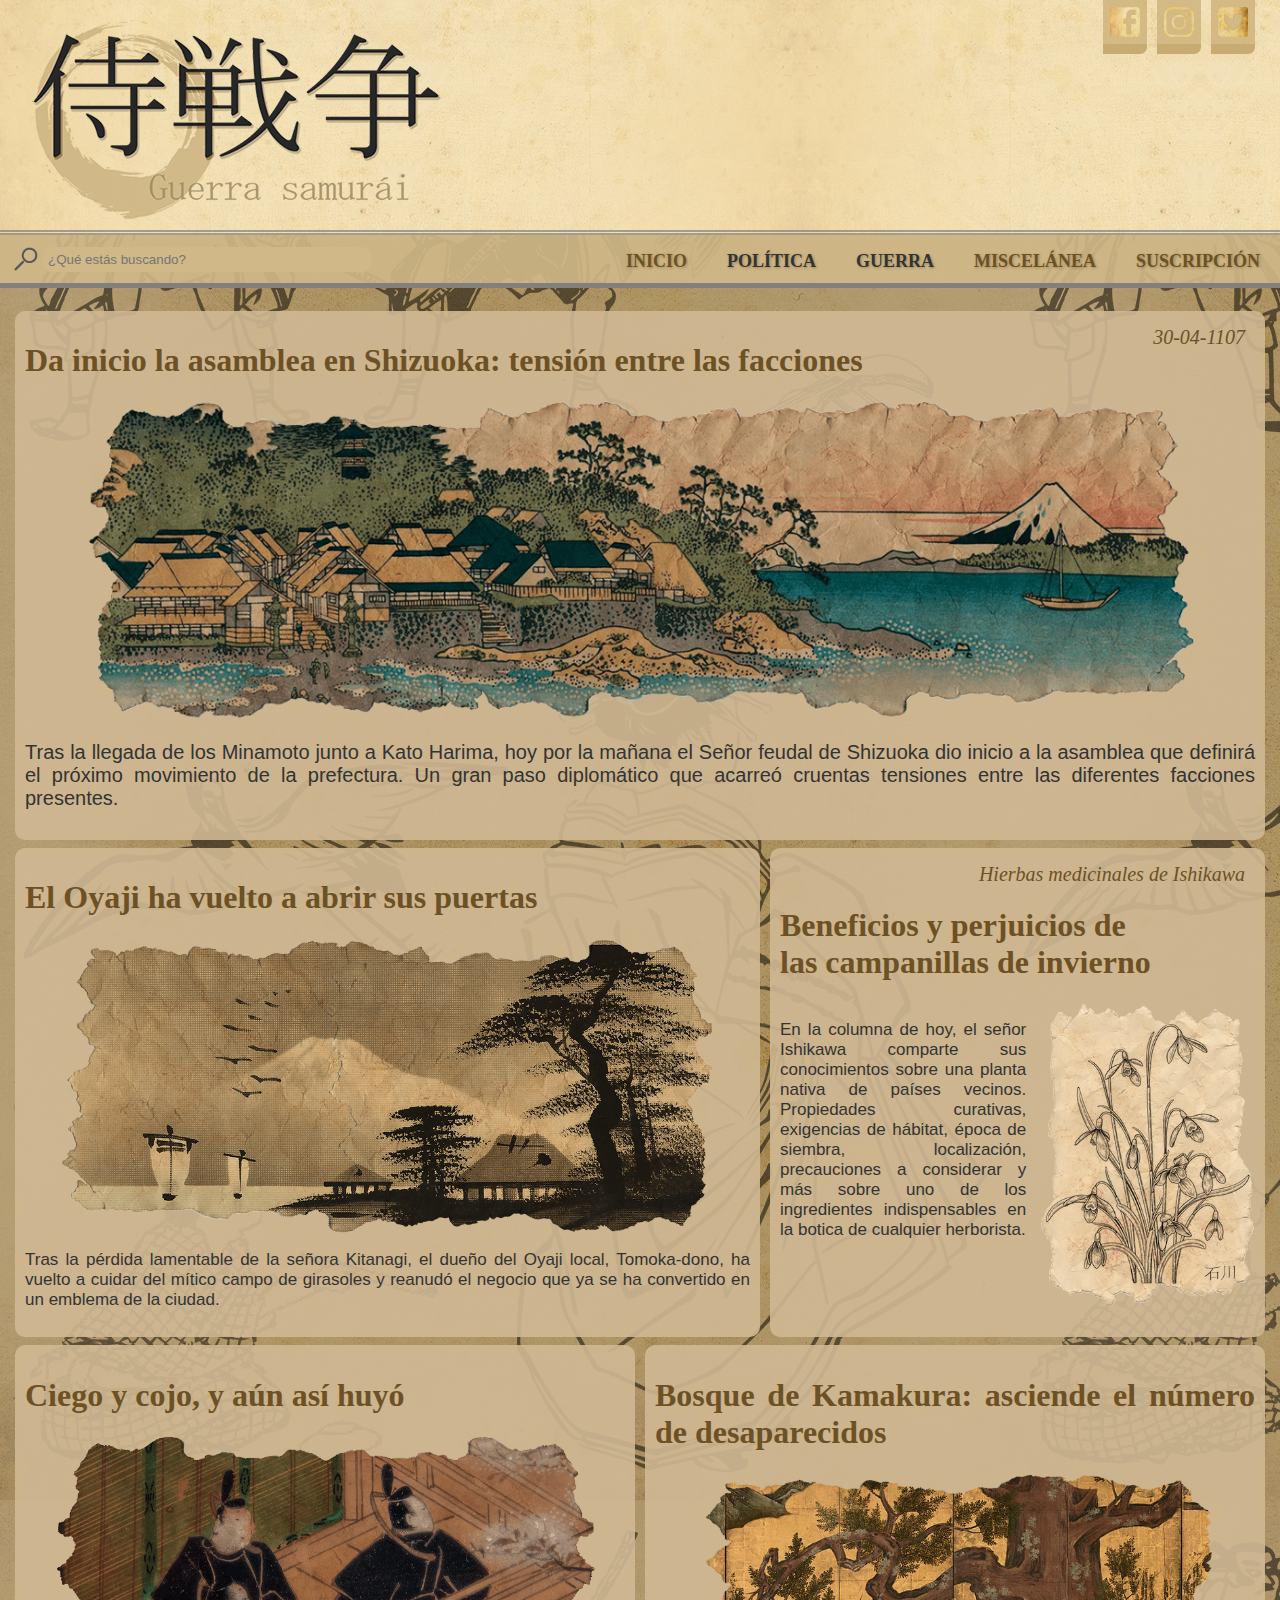
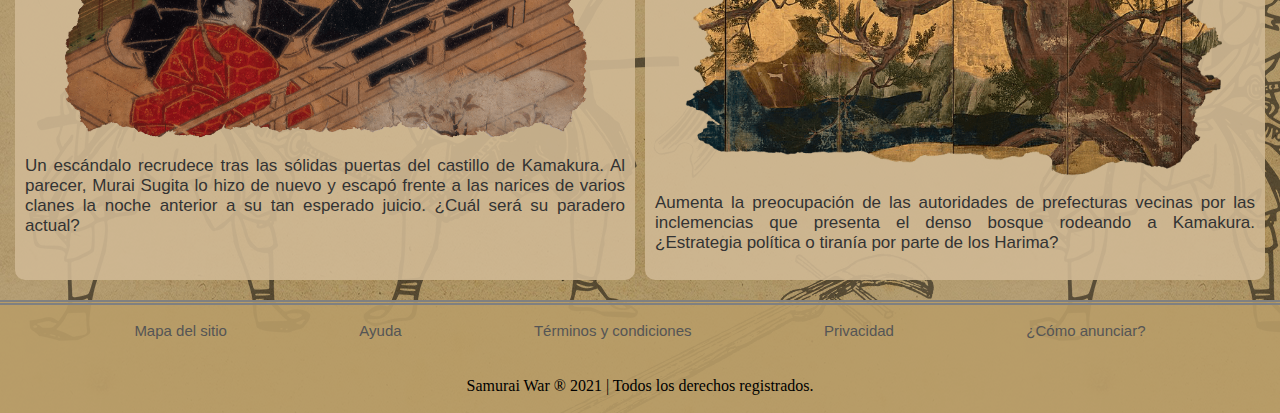
==== index.html @ 540a810e "Subo el material del sitio web en español para inicial el proyecto" ====
<!DOCTYPE html>
<html lang="en">
<head>
    <meta charset="UTF-8">
    <meta http-equiv="X-UA-Compatible" content="IE=edge">
    <meta name="viewport" content="width=device-width, initial-scale=1.0">
    <title>Guerra Samurái</title>
    <link rel="stylesheet" href="css/style.css">
</head>
<body>
    <div class="header">
        <div class="logo">
            <a href="index.html"><img class="image-logo" src="images/logo.png" alt="Logo"></a>
        </div>
        <div class="socialmedia-icons">
            <!-- íconos decorativos, no poseen funcionalidad -->
            <img class="image-socialmedia" src="images/facebook.png" alt="Facebook">
            <img class="image-socialmedia" src="images/instagram.png" alt="Instagram">
            <img class="image-socialmedia" src="images/twitter.png" alt="Twitter">
        </div>
    </div>
    <div class="navigation">
        <!-- barra de búsqueda decorativa, no posee funcionalidad -->
        <img class="search-image" src="images/lupa.png" alt="Lupa">
        <input class="search" type="text" name="search" placeholder="¿Qué estás buscando?">
        <div class="buttons">
            <a class="item link" href="index.html">inicio</a>
            <p class="item">política</p>
            <p class="item">guerra</p>
            <a class="item link" href="miscellaneous.html" target="_blank">miscelánea</a>
            <a class="item link" href="suscription.html" target="_blank">suscripción</a>
        </div>
    </div>
    <div class="news">
        <div class="news1">
            <div class="title-date">
                <h1><a class="link" href="mainnews.html" target="_blank">Da inicio la asamblea en Shizuoka: tensión entre las facciones</a></h1>
                <p class="date">30-04-1107</p>
            </div>
            <img class="image" src="images/main-news.png" alt="Pintura del Monte Fuji">
            <p class="main-summary">Tras la llegada de los Minamoto junto a Kato Harima, hoy por la mañana el Señor feudal de Shizuoka dio inicio a la asamblea que definirá el próximo movimiento de la prefectura. Un gran paso diplomático que acarreó cruentas tensiones entre las diferentes facciones presentes.</p>
        </div>
        <div class="news2">
            <h1>El Oyaji ha vuelto a abrir sus puertas</h1>
            <img class="image" src="images/oyaji.png" alt="Oyaji">
            <p class="summary">Tras la pérdida lamentable de la señora Kitanagi, el dueño del Oyaji local, Tomoka-dono, ha vuelto a cuidar del mítico campo de girasoles y reanudó el negocio que ya se ha convertido en un emblema de la ciudad.</p>
        </div>
        <div class="miscellaneous">
            <p class="superscript">Hierbas medicinales de Ishikawa</p>
            <h1><a class="link" href="miscellaneous.html" target="_blank">Beneficios y perjuicios de <p class="miscellaneous-title">las campanillas de invierno</p></a></h1>
            <div class="miscellaneous-summary">
                <p class="summary">En la columna de hoy, el señor Ishikawa comparte sus conocimientos sobre una planta nativa de países vecinos. Propiedades curativas, exigencias de hábitat, época de siembra, localización, precauciones a considerar y más sobre uno de los ingredientes indispensables en la botica de cualquier herborista.</p>
                <img class="image-snowdrop" src="images/snowdrop.png" alt="Campanilla de invierno">
            </div>
        </div>
        <div class="news3">
            <h1>Ciego y cojo, y aún así huyó</h1>
            <img class="image" src="images/kamakura-castle.png" alt="">
            <p class="summary">Un escándalo recrudece tras las sólidas puertas del castillo de Kamakura. Al parecer, Murai Sugita lo hizo de nuevo y escapó frente a las narices de varios clanes la noche anterior a su tan esperado juicio. ¿Cuál será su paradero actual?</p>
        </div>
        <div class="news4">
            <h1>Bosque de Kamakura: asciende el número de desaparecidos</h1>
            <img class="image" src="images/kamakura-woods.png" alt="">
            <p class="summary">Aumenta la preocupación de las autoridades de prefecturas vecinas por las inclemencias que presenta el denso bosque rodeando a Kamakura. ¿Estrategia política o tiranía por parte de los Harima?</p>
        </div>
    </div>
<div class="footer">
    <div class="footer-data">
        <!-- botones decorativos, no poseen funcionalidad -->
        <p class="footer-button">Mapa del sitio</p>
        <p class="footer-button">Ayuda</p>
        <p class="footer-button">Términos y condiciones</p>
        <p class="footer-button">Privacidad</p>
        <p class="footer-button">¿Cómo anunciar?</p>
    </div>
        <p>Samurai War ® 2021 | Todos los derechos registrados.</p>
</div>
</body>
</html>
---- css/style.css ----
body{
    background-image: url("images/background-body.jpg");
    background-repeat: repeat;
    margin: 0px;
}
.header{
    background-image: url("images/header.jpg");
    display: flex;
    height: 210px;
    margin: 0px;
    padding: 20px;
    padding-top: 0px;
    border-bottom: 5px double rgba(128, 128, 128, 0.7);
}
.logo{
    width: 30%;
    padding-top: 20px;
}
.socialmedia-icons{
    width: 70%;
    display: flex;
    align-items: flex-start;
    justify-content: flex-end;
}
.image-socialmedia{
    height: 30px;
    margin: 5px;
    margin-top: 0px;
    background-color: rgba(199, 171, 114, 0.7);
    padding: 7px;
    border-radius: 0px 0px 7px;
    border-bottom: 10px solid rgb(199, 171, 114);
}
.image-socialmedia:hover{
    transition: padding-top 0.3s;
    padding-top: 12px;
}
.navigation{
    display: flex;
    width: 100%;
    background-color: rgba(208, 184, 136, 0.9);
    border-bottom: 5px solid grey;
    margin-top: 0%;
}
.search, .search-image{
    margin: auto;
}
.search{
    width: 35%;
    height: 95%;
    margin-left: 5px;
    padding: 5px;
    background-color: rgb(208, 184, 136);
    border: none;
    border-radius: 8px;
    outline: none;
    color: rgb(51, 51, 51);
}
.search:hover{
    transition: background-color .5s;
    background-color: rgb(224, 199, 148);
}
.search-image{
    height: 25px;
    margin-left: 13px;
}
.buttons{
    display: flex;
    justify-content: flex-end;
    width: 100%;
}
.item{
    font-size: 25px;
    font-family: Garamond;
    font-weight: bold;
    font-variant: small-caps;
    color: rgb(51, 51, 51);
    text-shadow: 1px 1px 3px rgb(151, 131, 90);
    padding: 10px 20px 10px 20px;
    margin: 0%;
    transition: background-color .5s;
}
.link:link{
    text-decoration: none;
    color: rgb(109, 81, 36);
}
.link:active{
    text-decoration: none;
    color: rgb(109, 81, 36);
}
.link:visited{
    text-decoration: none;
    color: rgb(109, 81, 36);
}
.item:visited{
    color: rgb(51, 51, 51);
}
.item:hover{
    color: white;
    background-color: rgba(128, 128, 128, 0.7);
}
.basic-container, .news, .form-container{
    display: flex;
    flex-wrap: wrap;
    justify-content: space-between;
    margin: 15px;
}
.form-container{
    margin: auto;
    width: 75%;
    flex-direction: column;
}
.form-titles{
    justify-content: center;
}
.basic-container, .news1, .news2, .miscellaneous, .news3, .news4, .form-container{
    background-color: rgba(207, 184, 148, 0.9);
    border-radius: 10px;
    margin-top: 8px;
    padding: 10px;
    text-align: justify;
}
.news1{
    width: 100%;
}
.news2{
    width: 58%;
}
.miscellaneous{
    width: 38%;
}
.news3, .news4{
    width: 48%;
}
.miscellaneous-title{
    margin: 0px;
}
.miscellaneous-summary{
    display: flex;
}
.image, .image-original{
    display: block;
    margin: auto;
    width: 90%;
}
.image-snowdrop{
    width: 45%;
    margin-left: 15px;
}
.image-original{
    width: initial;
}
.title-date, h1, h2{
    display: flex;
    justify-content: space-between;
    font-family: Garamond;
    color: rgb(109, 81, 36);
}
h2{
    color: rgb(88, 66, 30);
}
.center-message{
    margin: auto;
}
.date, .superscript{
    text-align: right;
    font-size: 20px;
    margin: 5px 10px;
    font-style: italic;
    color: rgb(109, 81, 36);
}
.main-summary, .summary, .news-body, .form-container, table, #newinfo, .quote{
    font-family: Helvetica, Arial, sans-serif;
    font-size: 20px;
    color: rgb(51, 51, 51);
}
.summary, .news-body, .form-container, table, #newinfo{
    font-size: 17px;
}
.quote{
    text-align: center;
    margin: 10px 80px;
}
.map{
    display: block;
    margin: auto;
    width: 50%;
}
button, #send, #captcha{
    text-align: center;
    border: 2px solid transparent;
}
button:focus, #send:focus, #captcha:focus{
    outline: none;
    border: 2px solid rgb(158, 120, 58);
}
table{
    margin: 15px auto;
    border-spacing: 4px;
}
th, td, button, #send, #captcha{
    background-color: rgba(109, 81, 36, 0.9);
    color: rgb(235, 209, 168);
    padding: 5px 20px 5px 20px;
    border-radius: 3px;
}
td{
    font-size: 15px;
    background-color: rgba(109, 81, 36, 0.8);
}
.form-container{
    text-align: center;
    align-items: center;
    padding: 30px;
}
.form-titles{
    display: flex;
    flex-direction: column;
    align-items: center;
}
form{
    display: flex;
    flex-direction: column;
    align-items: center;
    width: 50%;
    margin-bottom: 1em;
}
.form, .submit-button{
    width: 100%;
    padding: 6px;
    margin: 3px 0px 4px 5px;
    outline: none;
    border: 2px solid transparent;
    border-radius: 10px;
    background-color: rgb(235, 209, 168);
}
.form-text{
    width: 100%;
    text-align: left;
    margin-top: 7px;
    margin-bottom: 0px;
}
.input-radio{
    width: 45%;
    display: flex;
    justify-content: space-around;
    margin: 10px 0px;
}
.form:focus, .submit-button:active{
    border: 2px solid rgb(179, 158, 125);
}
.captcha{
    text-align: center;
    margin-bottom: 1em;
}
.captcha-kanjis, .captcha-input{
    list-style: none;
    padding: 0px;
}
.captcha-input{
    display: flex;
    justify-content: center;
}
#send{
    margin-left: 7px;
}
.submit-button{
    font-family: Garamond;
    font-size: 30px;
    width: 20%;
    margin-top: 1em;
}
.footer{
    background-color: rgba(184, 156, 103, 0.9);
    font-family: Garamond;
    text-align: center;
    border-top: 5px double grey;
    margin-top: 20px;
    padding: 2px;
}
.footer-data{
    display: flex;
    flex-wrap: wrap;
    justify-content: space-evenly;
}
.footer-button{
    font-family: Helvetica, Arial, sans-serif;
    font-size: 15px;
    color: rgb(85, 85, 85);
    padding-bottom: 2px;
    border-bottom: 5px solid transparent;
}
.footer-button:hover{
    transition: border-bottom .5s;
    color: rgb(70, 70, 31);
    border-bottom: 2px solid rgb(70, 70, 31);
}
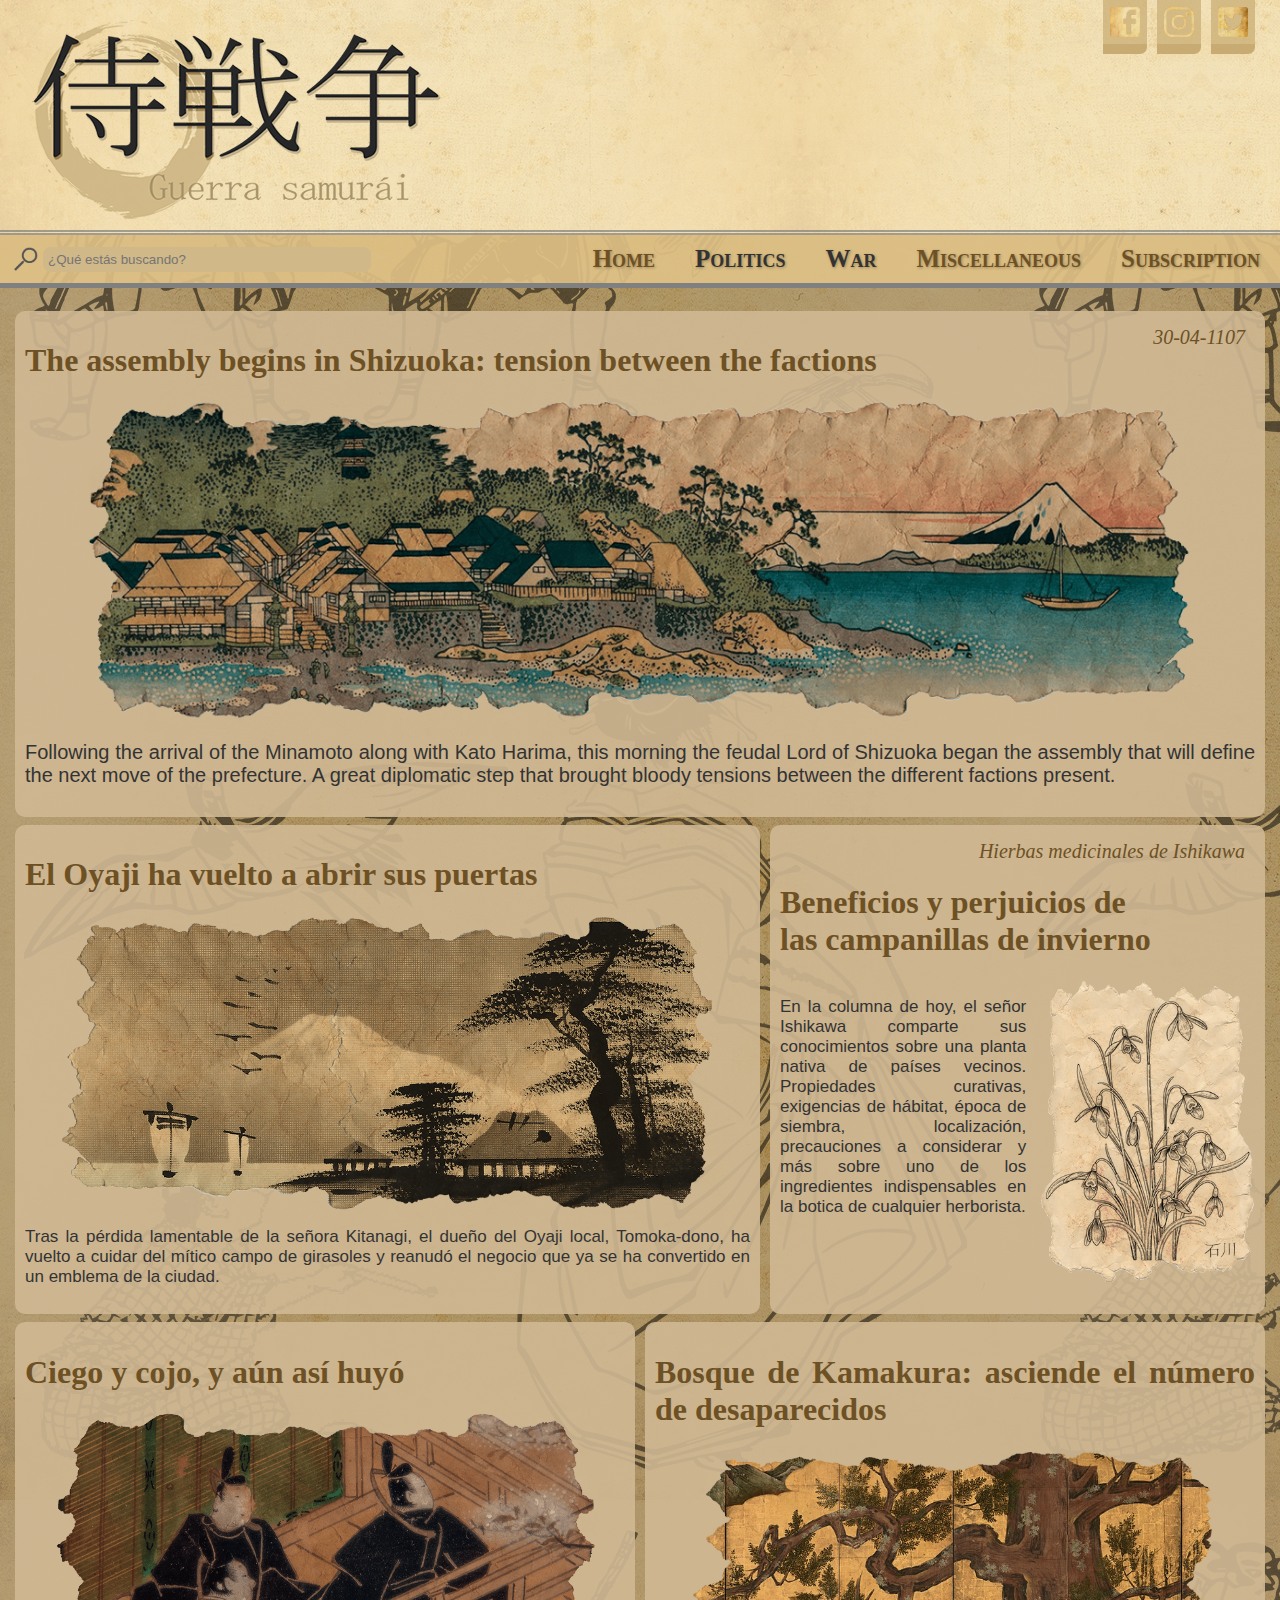
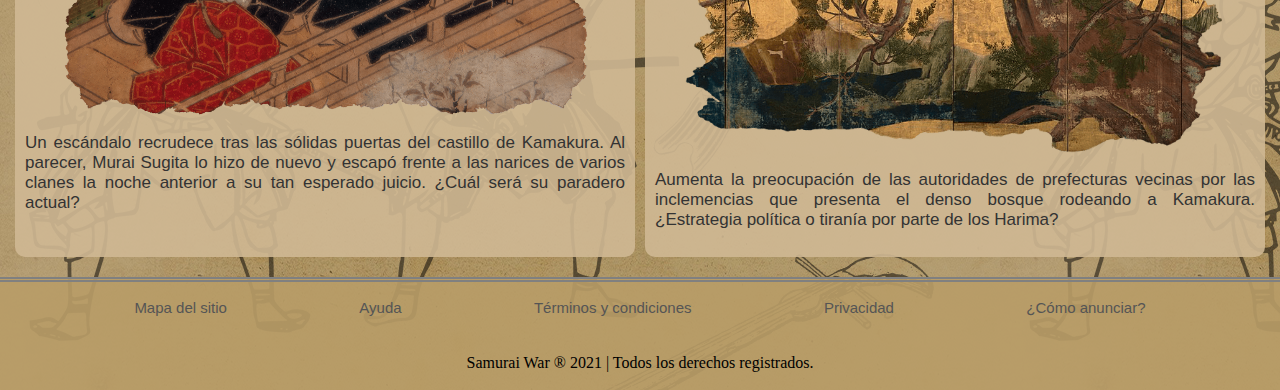
==== commit 8233c163: "Realizadas traducciones al inglés en las líneas 37 y 41 del archivo index.html" ====
--- a/index.html
+++ b/index.html
@@ -24,21 +24,21 @@
         <img class="search-image" src="images/lupa.png" alt="Lupa">
         <input class="search" type="text" name="search" placeholder="¿Qué estás buscando?">
         <div class="buttons">
-            <a class="item link" href="index.html">inicio</a>
-            <p class="item">política</p>
-            <p class="item">guerra</p>
-            <a class="item link" href="miscellaneous.html" target="_blank">miscelánea</a>
-            <a class="item link" href="suscription.html" target="_blank">suscripción</a>
+            <a class="item link" href="index.html">Home</a>
+            <p class="item">Politics</p>
+            <p class="item">War</p>
+            <a class="item link" href="miscellaneous.html" target="_blank">Miscellaneous</a>
+            <a class="item link" href="suscription.html" target="_blank">Subscription</a>
         </div>
     </div>
     <div class="news">
         <div class="news1">
             <div class="title-date">
-                <h1><a class="link" href="mainnews.html" target="_blank">Da inicio la asamblea en Shizuoka: tensión entre las facciones</a></h1>
+                <h1><a class="link" href="mainnews.html" target="_blank">The assembly begins in Shizuoka: tension between the factions</a></h1>
                 <p class="date">30-04-1107</p>
             </div>
             <img class="image" src="images/main-news.png" alt="Pintura del Monte Fuji">
-            <p class="main-summary">Tras la llegada de los Minamoto junto a Kato Harima, hoy por la mañana el Señor feudal de Shizuoka dio inicio a la asamblea que definirá el próximo movimiento de la prefectura. Un gran paso diplomático que acarreó cruentas tensiones entre las diferentes facciones presentes.</p>
+            <p class="main-summary">Following the arrival of the Minamoto along with Kato Harima, this morning the feudal Lord of Shizuoka began the assembly that will define the next move of the prefecture. A great diplomatic step that brought bloody tensions between the different factions present.</p>
         </div>
         <div class="news2">
             <h1>El Oyaji ha vuelto a abrir sus puertas</h1>
--- a/css/style.css
+++ b/css/style.css
@@ -1,3 +1,4 @@
+
 body{
     background-image: url("images/background-body.jpg");
     background-repeat: repeat;
@@ -38,7 +39,7 @@
 .navigation{
     display: flex;
     width: 100%;
-    background-color: rgba(208, 184, 136, 0.9);
+    background-color: rgba(224, 194, 134, 0.9);
     border-bottom: 5px solid grey;
     margin-top: 0%;
 }
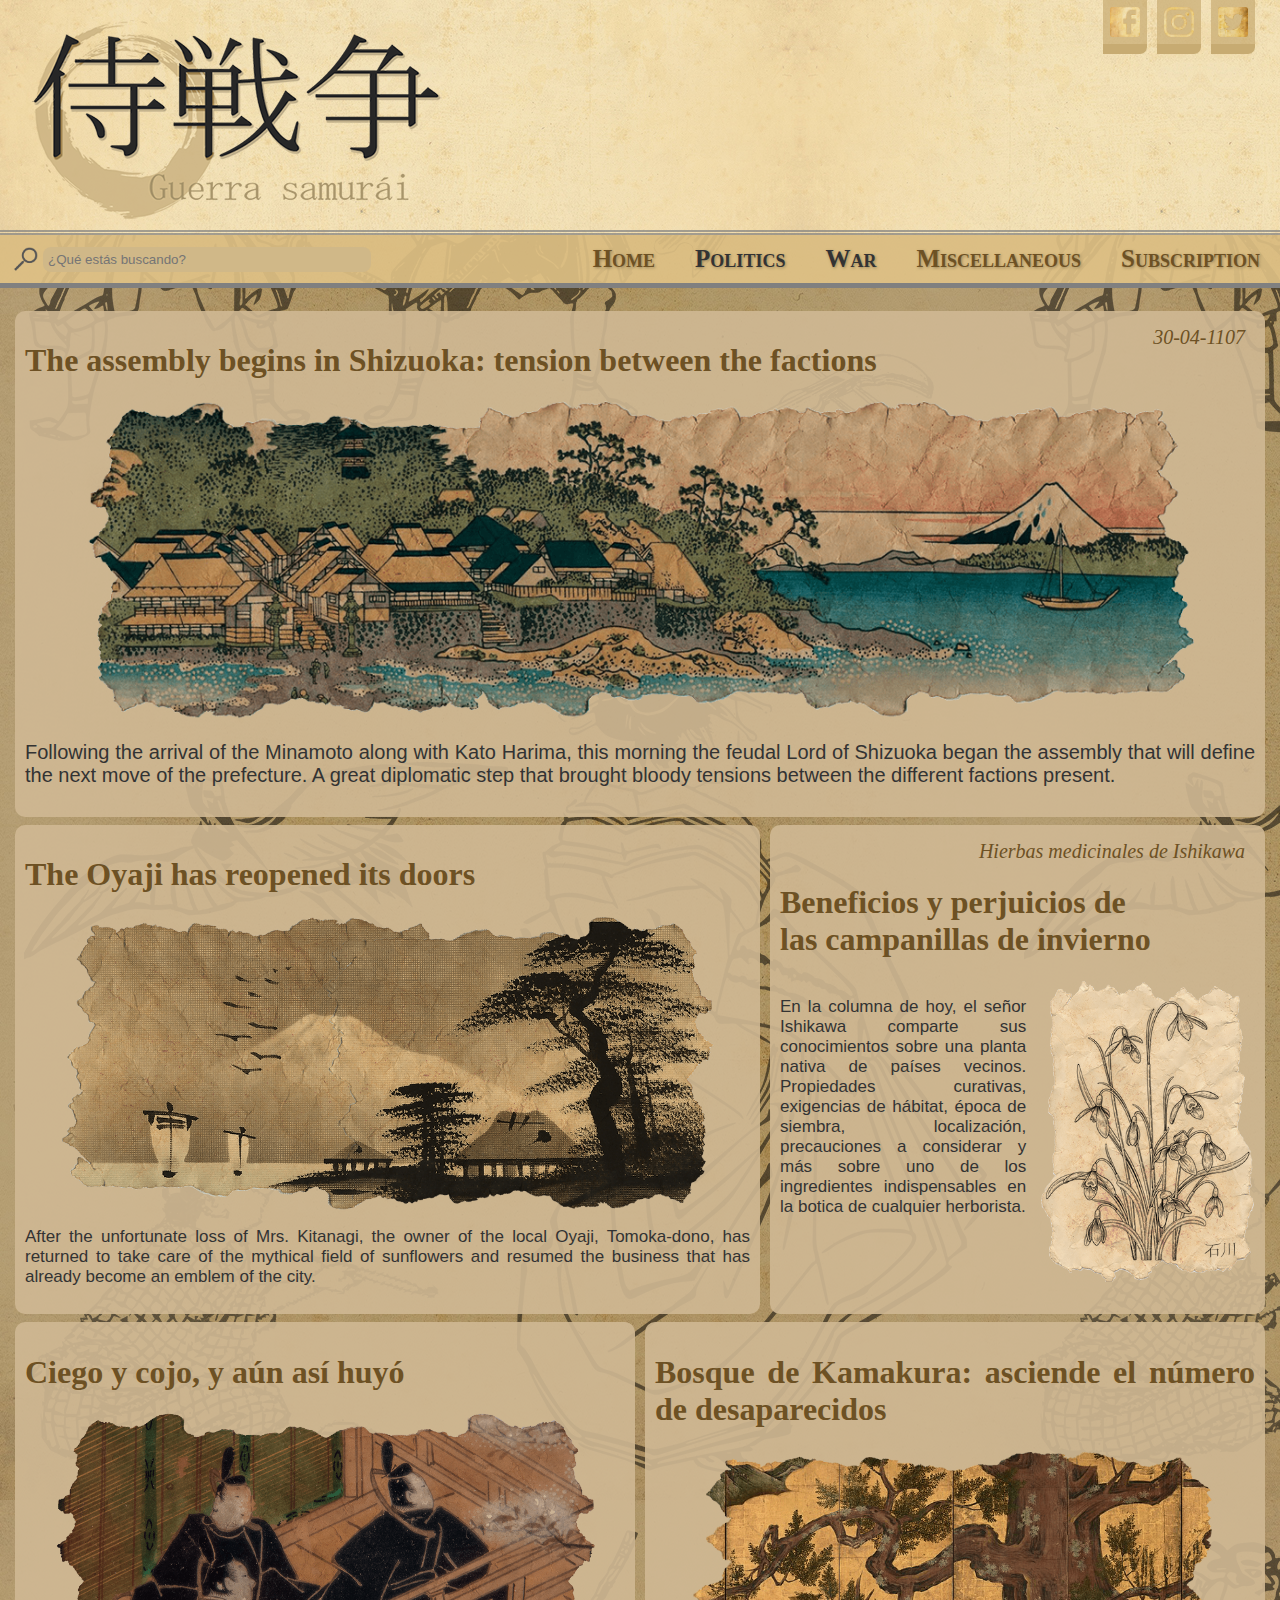
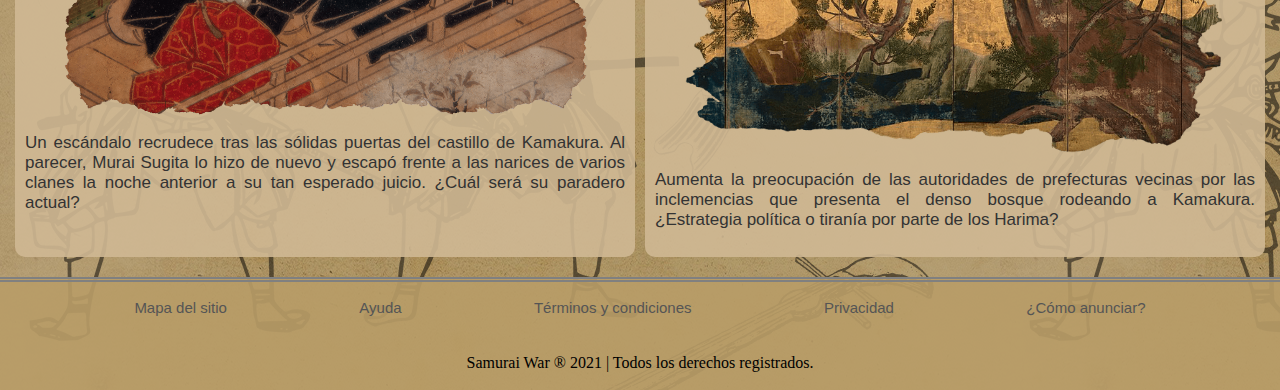
==== commit b6f647e9: "Se realizaron las traducciones al inglés de las líneas 44 y 46 del index.html en una rama local alte" ====
--- a/index.html
+++ b/index.html
@@ -41,9 +41,9 @@
             <p class="main-summary">Following the arrival of the Minamoto along with Kato Harima, this morning the feudal Lord of Shizuoka began the assembly that will define the next move of the prefecture. A great diplomatic step that brought bloody tensions between the different factions present.</p>
         </div>
         <div class="news2">
-            <h1>El Oyaji ha vuelto a abrir sus puertas</h1>
+            <h1>The Oyaji has reopened its doors</h1>
             <img class="image" src="images/oyaji.png" alt="Oyaji">
-            <p class="summary">Tras la pérdida lamentable de la señora Kitanagi, el dueño del Oyaji local, Tomoka-dono, ha vuelto a cuidar del mítico campo de girasoles y reanudó el negocio que ya se ha convertido en un emblema de la ciudad.</p>
+            <p class="summary">After the unfortunate loss of Mrs. Kitanagi, the owner of the local Oyaji, Tomoka-dono, has returned to take care of the mythical field of sunflowers and resumed the business that has already become an emblem of the city.</p>
         </div>
         <div class="miscellaneous">
             <p class="superscript">Hierbas medicinales de Ishikawa</p>
